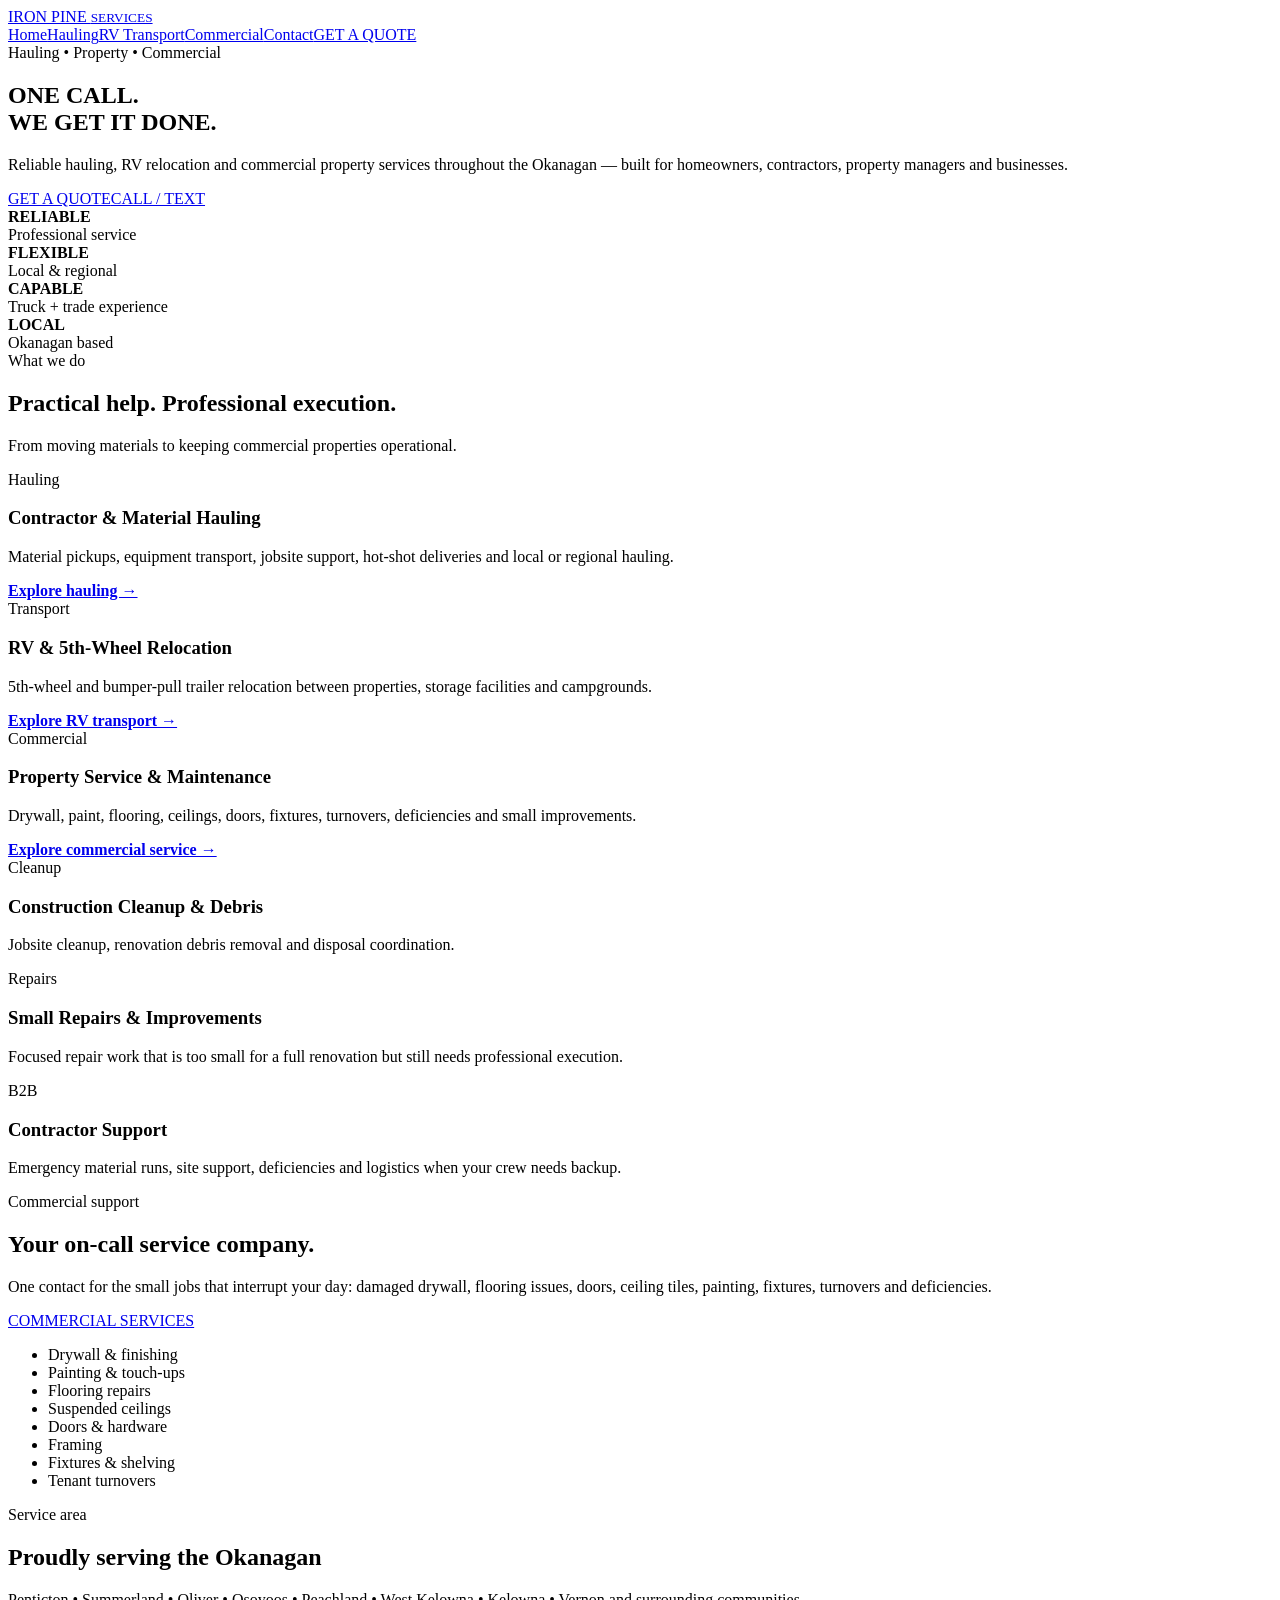
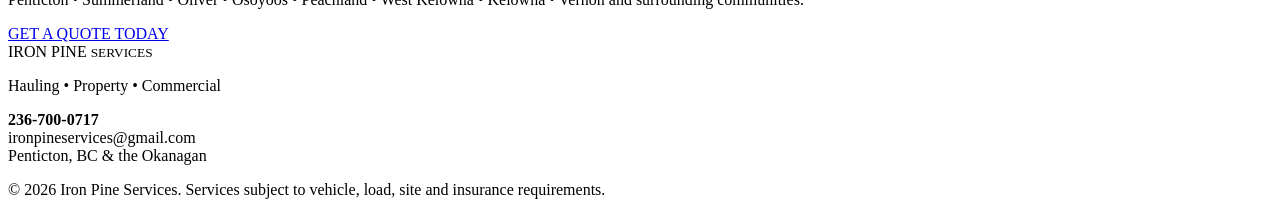
==== index.html @ 399bef0e "Publish Iron Pine Services website" ====
<!doctype html><html><head><meta charset="utf-8"><meta name="viewport" content="width=device-width"><title>Iron Pine Services | Okanagan Hauling & Property Services</title><meta name="description" content="Okanagan contractor hauling, RV relocation, commercial property maintenance, cleanup and small repairs."><link rel="stylesheet" href="styles.css"></head><body><header class="top"><div class="wrap nav"><a class="brand" href="index.html">IRON PINE <small>SERVICES</small></a><nav class="links"><a href="index.html">Home</a><a href="hauling.html">Hauling</a><a href="rv-transport.html">RV Transport</a><a href="commercial.html">Commercial</a><a href="contact.html">Contact</a><a class="btn" href="contact.html">GET A QUOTE</a></nav></div></header><main><section class="hero"><div class="wrap"><div class="copy"><div class="eyebrow">Hauling • Property • Commercial</div><h1>ONE CALL.<br>WE GET IT DONE.</h1><p class="lead">Reliable hauling, RV relocation and commercial property services throughout the Okanagan — built for homeowners, contractors, property managers and businesses.</p><div class="actions"><a class="btn" href="contact.html">GET A QUOTE</a><a class="btn out" href="tel:+12367000717">CALL / TEXT</a></div></div></div></section><div class="strip"><div class="wrap"><div><b>RELIABLE</b><br>Professional service</div><div><b>FLEXIBLE</b><br>Local & regional</div><div><b>CAPABLE</b><br>Truck + trade experience</div><div><b>LOCAL</b><br>Okanagan based</div></div></div><section><div class="wrap"><div class="center"><div class="eyebrow">What we do</div><h2>Practical help. Professional execution.</h2><p class="muted">From moving materials to keeping commercial properties operational.</p></div><div class="grid"><div class="card"><span class="tag">Hauling</span><h3>Contractor & Material Hauling</h3><p>Material pickups, equipment transport, jobsite support, hot-shot deliveries and local or regional hauling.</p><a href="hauling.html"><b>Explore hauling →</b></a></div><div class="card"><span class="tag">Transport</span><h3>RV & 5th-Wheel Relocation</h3><p>5th-wheel and bumper-pull trailer relocation between properties, storage facilities and campgrounds.</p><a href="rv-transport.html"><b>Explore RV transport →</b></a></div><div class="card"><span class="tag">Commercial</span><h3>Property Service & Maintenance</h3><p>Drywall, paint, flooring, ceilings, doors, fixtures, turnovers, deficiencies and small improvements.</p><a href="commercial.html"><b>Explore commercial service →</b></a></div><div class="card"><span class="tag">Cleanup</span><h3>Construction Cleanup & Debris</h3><p>Jobsite cleanup, renovation debris removal and disposal coordination.</p></div><div class="card"><span class="tag">Repairs</span><h3>Small Repairs & Improvements</h3><p>Focused repair work that is too small for a full renovation but still needs professional execution.</p></div><div class="card"><span class="tag">B2B</span><h3>Contractor Support</h3><p>Emergency material runs, site support, deficiencies and logistics when your crew needs backup.</p></div></div></div></section><section class="band"><div class="wrap two"><div><div class="eyebrow">Commercial support</div><h2>Your on-call service company.</h2><p>One contact for the small jobs that interrupt your day: damaged drywall, flooring issues, doors, ceiling tiles, painting, fixtures, turnovers and deficiencies.</p><a class="btn" href="commercial.html">COMMERCIAL SERVICES</a></div><ul class="service-list"><li>Drywall & finishing</li><li>Painting & touch-ups</li><li>Flooring repairs</li><li>Suspended ceilings</li><li>Doors & hardware</li><li>Framing</li><li>Fixtures & shelving</li><li>Tenant turnovers</li></ul></div></section><section><div class="wrap center"><div class="eyebrow">Service area</div><h2>Proudly serving the Okanagan</h2><p>Penticton • Summerland • Oliver • Osoyoos • Peachland • West Kelowna • Kelowna • Vernon and surrounding communities.</p><div class="actions" style="justify-content:center"><a class="btn dark" href="contact.html">GET A QUOTE TODAY</a></div></div></section></main><footer><div class="wrap footergrid"><div><div class="brand">IRON PINE <small>SERVICES</small></div><p>Hauling • Property • Commercial</p></div><div><b>236-700-0717</b><br>ironpineservices@gmail.com<br>Penticton, BC & the Okanagan</div></div><div class="wrap fine"><p>© 2026 Iron Pine Services. Services subject to vehicle, load, site and insurance requirements.</p></div></footer></body></html>
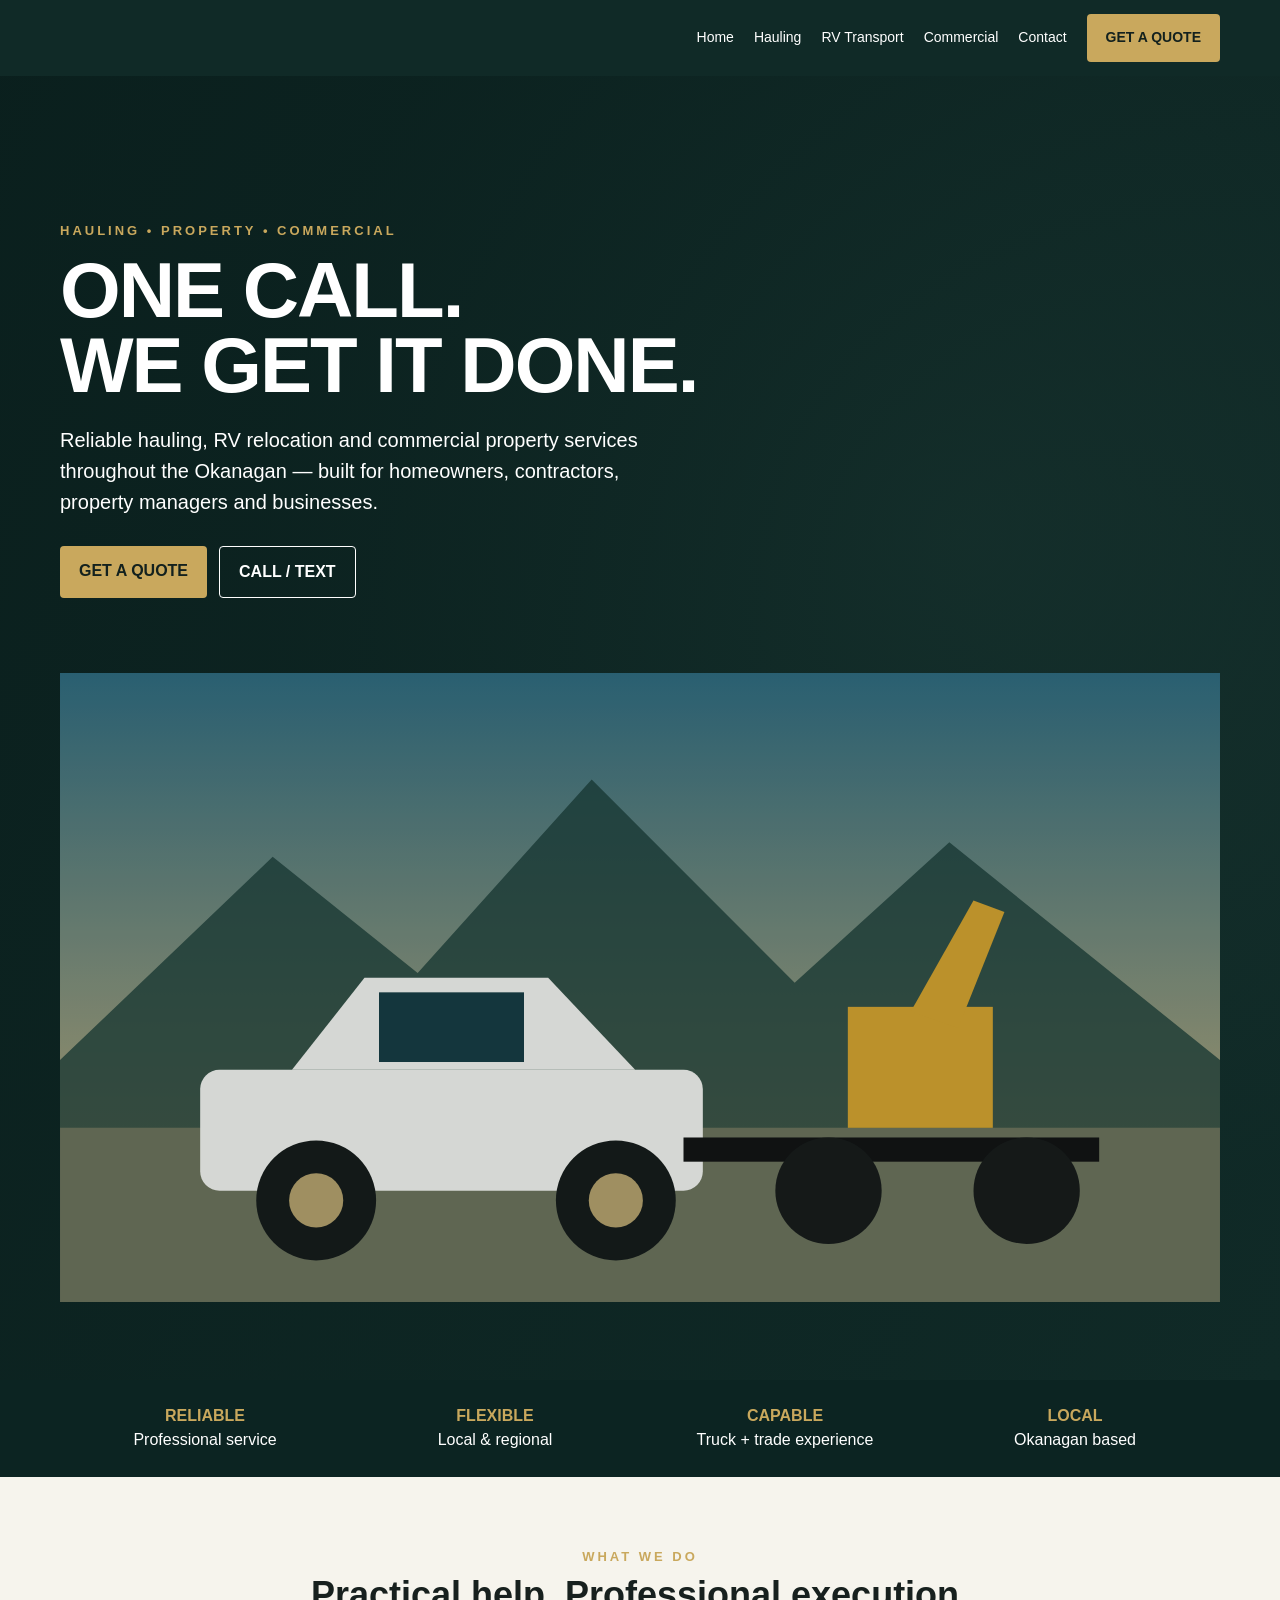
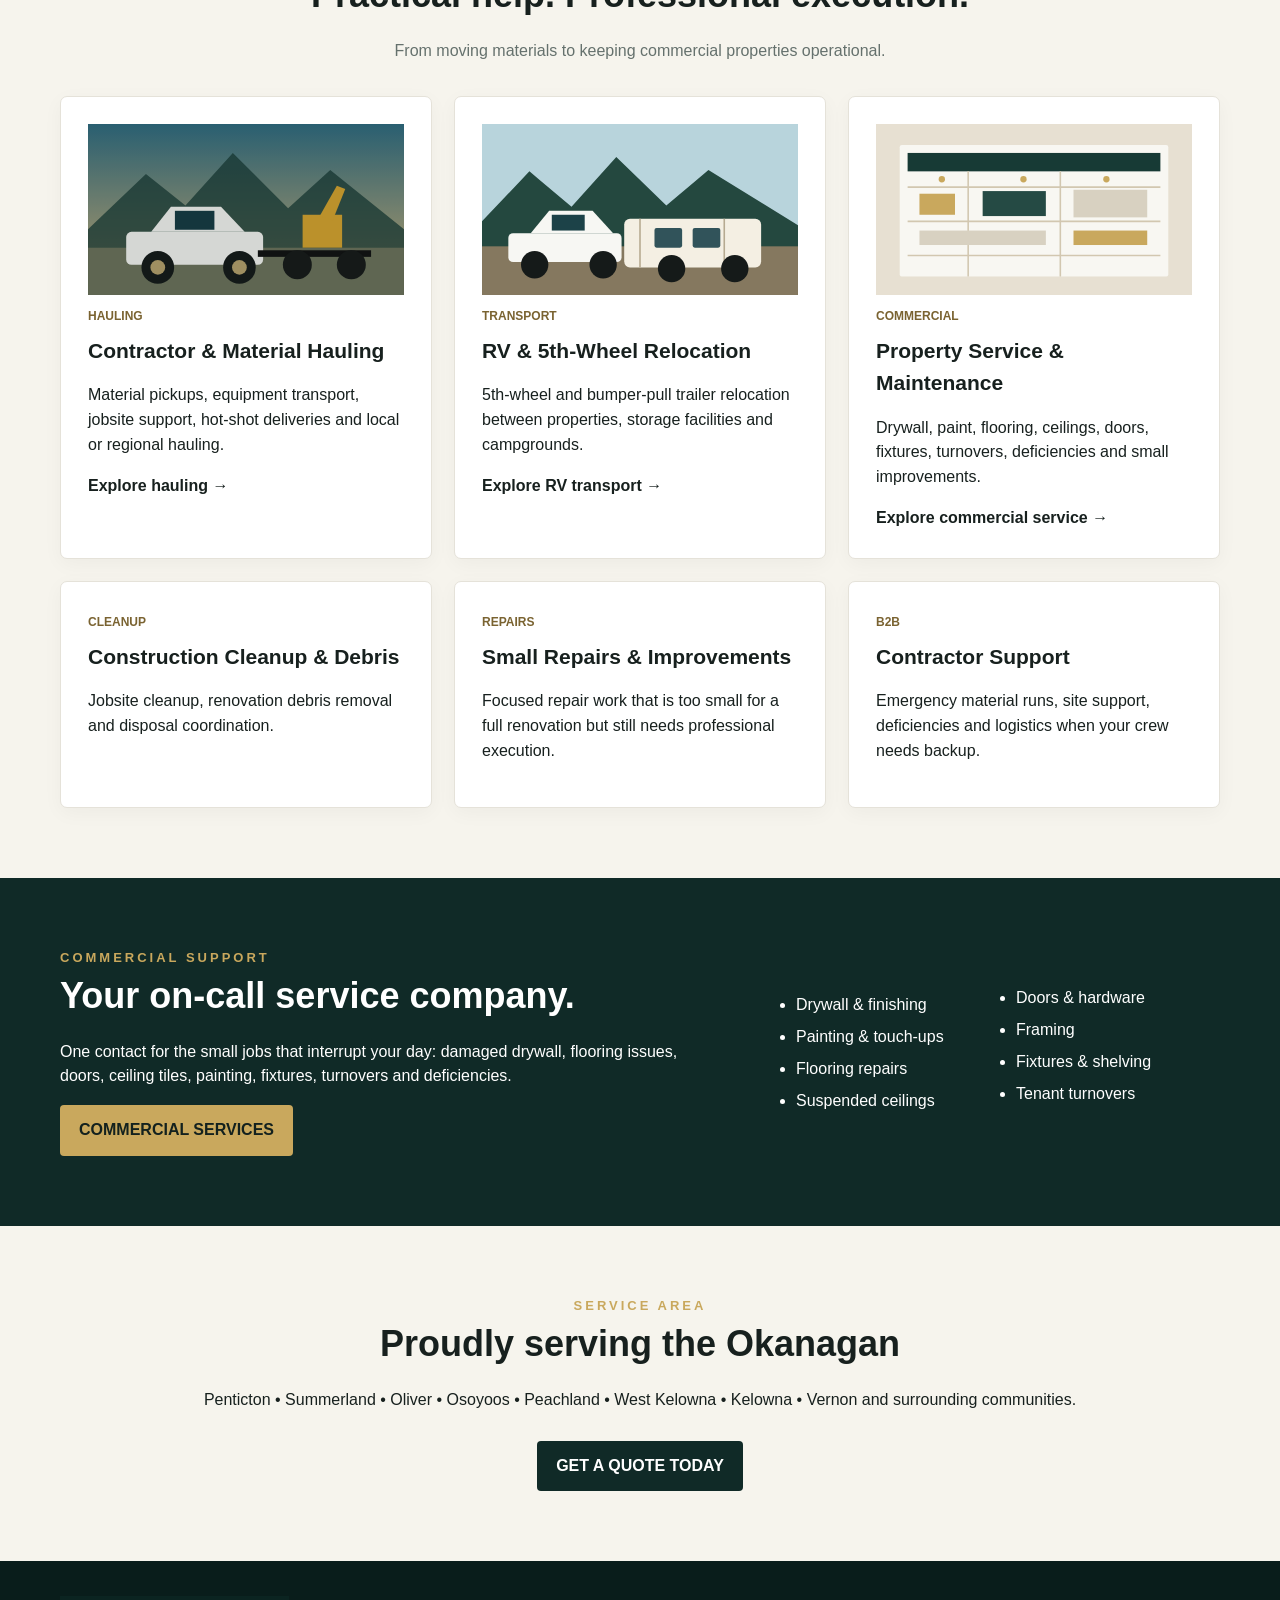
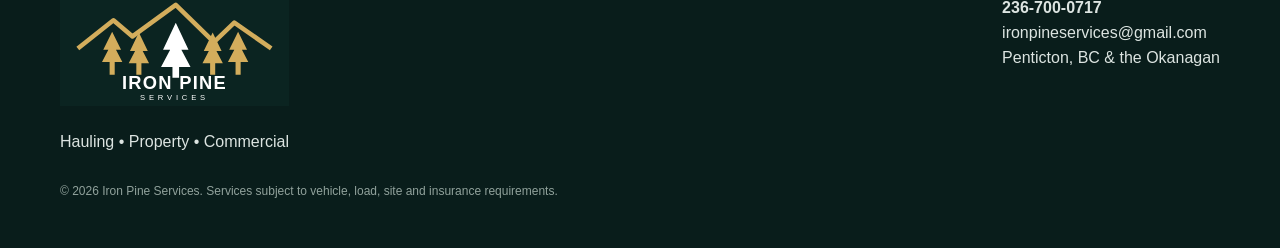
==== commit fe1c4a1a: "Apply Iron Pine visual branding and service imagery" ====
--- a/index.html
+++ b/index.html
@@ -1 +1 @@
-<!doctype html><html><head><meta charset="utf-8"><meta name="viewport" content="width=device-width"><title>Iron Pine Services | Okanagan Hauling & Property Services</title><meta name="description" content="Okanagan contractor hauling, RV relocation, commercial property maintenance, cleanup and small repairs."><link rel="stylesheet" href="styles.css"></head><body><header class="top"><div class="wrap nav"><a class="brand" href="index.html">IRON PINE <small>SERVICES</small></a><nav class="links"><a href="index.html">Home</a><a href="hauling.html">Hauling</a><a href="rv-transport.html">RV Transport</a><a href="commercial.html">Commercial</a><a href="contact.html">Contact</a><a class="btn" href="contact.html">GET A QUOTE</a></nav></div></header><main><section class="hero"><div class="wrap"><div class="copy"><div class="eyebrow">Hauling • Property • Commercial</div><h1>ONE CALL.<br>WE GET IT DONE.</h1><p class="lead">Reliable hauling, RV relocation and commercial property services throughout the Okanagan — built for homeowners, contractors, property managers and businesses.</p><div class="actions"><a class="btn" href="contact.html">GET A QUOTE</a><a class="btn out" href="tel:+12367000717">CALL / TEXT</a></div></div></div></section><div class="strip"><div class="wrap"><div><b>RELIABLE</b><br>Professional service</div><div><b>FLEXIBLE</b><br>Local & regional</div><div><b>CAPABLE</b><br>Truck + trade experience</div><div><b>LOCAL</b><br>Okanagan based</div></div></div><section><div class="wrap"><div class="center"><div class="eyebrow">What we do</div><h2>Practical help. Professional execution.</h2><p class="muted">From moving materials to keeping commercial properties operational.</p></div><div class="grid"><div class="card"><span class="tag">Hauling</span><h3>Contractor & Material Hauling</h3><p>Material pickups, equipment transport, jobsite support, hot-shot deliveries and local or regional hauling.</p><a href="hauling.html"><b>Explore hauling →</b></a></div><div class="card"><span class="tag">Transport</span><h3>RV & 5th-Wheel Relocation</h3><p>5th-wheel and bumper-pull trailer relocation between properties, storage facilities and campgrounds.</p><a href="rv-transport.html"><b>Explore RV transport →</b></a></div><div class="card"><span class="tag">Commercial</span><h3>Property Service & Maintenance</h3><p>Drywall, paint, flooring, ceilings, doors, fixtures, turnovers, deficiencies and small improvements.</p><a href="commercial.html"><b>Explore commercial service →</b></a></div><div class="card"><span class="tag">Cleanup</span><h3>Construction Cleanup & Debris</h3><p>Jobsite cleanup, renovation debris removal and disposal coordination.</p></div><div class="card"><span class="tag">Repairs</span><h3>Small Repairs & Improvements</h3><p>Focused repair work that is too small for a full renovation but still needs professional execution.</p></div><div class="card"><span class="tag">B2B</span><h3>Contractor Support</h3><p>Emergency material runs, site support, deficiencies and logistics when your crew needs backup.</p></div></div></div></section><section class="band"><div class="wrap two"><div><div class="eyebrow">Commercial support</div><h2>Your on-call service company.</h2><p>One contact for the small jobs that interrupt your day: damaged drywall, flooring issues, doors, ceiling tiles, painting, fixtures, turnovers and deficiencies.</p><a class="btn" href="commercial.html">COMMERCIAL SERVICES</a></div><ul class="service-list"><li>Drywall & finishing</li><li>Painting & touch-ups</li><li>Flooring repairs</li><li>Suspended ceilings</li><li>Doors & hardware</li><li>Framing</li><li>Fixtures & shelving</li><li>Tenant turnovers</li></ul></div></section><section><div class="wrap center"><div class="eyebrow">Service area</div><h2>Proudly serving the Okanagan</h2><p>Penticton • Summerland • Oliver • Osoyoos • Peachland • West Kelowna • Kelowna • Vernon and surrounding communities.</p><div class="actions" style="justify-content:center"><a class="btn dark" href="contact.html">GET A QUOTE TODAY</a></div></div></section></main><footer><div class="wrap footergrid"><div><div class="brand">IRON PINE <small>SERVICES</small></div><p>Hauling • Property • Commercial</p></div><div><b>236-700-0717</b><br>ironpineservices@gmail.com<br>Penticton, BC & the Okanagan</div></div><div class="wrap fine"><p>© 2026 Iron Pine Services. Services subject to vehicle, load, site and insurance requirements.</p></div></footer></body></html>+<!doctype html><html><head><meta charset="utf-8"><meta name="viewport" content="width=device-width"><title>Iron Pine Services | Okanagan Hauling & Property Services</title><meta name="description" content="Okanagan contractor hauling, RV relocation, commercial property maintenance, cleanup and small repairs."><link rel="stylesheet" href="styles.css"></head><body><header class="top"><div class="wrap nav"><a class="brand logo-link" href="index.html"><img src="assets/logo.svg" alt="Iron Pine Services"></a><nav class="links"><a href="index.html">Home</a><a href="hauling.html">Hauling</a><a href="rv-transport.html">RV Transport</a><a href="commercial.html">Commercial</a><a href="contact.html">Contact</a><a class="btn" href="contact.html">GET A QUOTE</a></nav></div></header><main><section class="hero branded-hero"><div class="wrap hero-layout"><div class="copy"><div class="eyebrow">Hauling • Property • Commercial</div><h1>ONE CALL.<br>WE GET IT DONE.</h1><p class="lead">Reliable hauling, RV relocation and commercial property services throughout the Okanagan — built for homeowners, contractors, property managers and businesses.</p><div class="actions"><a class="btn" href="contact.html">GET A QUOTE</a><a class="btn out" href="tel:+12367000717">CALL / TEXT</a></div></div><div class="hero-art"><img src="assets/hauling.svg" alt="Iron Pine contractor and material hauling"></div></div></section><div class="strip"><div class="wrap"><div><b>RELIABLE</b><br>Professional service</div><div><b>FLEXIBLE</b><br>Local & regional</div><div><b>CAPABLE</b><br>Truck + trade experience</div><div><b>LOCAL</b><br>Okanagan based</div></div></div><section><div class="wrap"><div class="center"><div class="eyebrow">What we do</div><h2>Practical help. Professional execution.</h2><p class="muted">From moving materials to keeping commercial properties operational.</p></div><div class="grid visual-grid"><div class="card"><img class="service-img" src="assets/hauling.svg" alt="Contractor hauling"><span class="tag">Hauling</span><h3>Contractor & Material Hauling</h3><p>Material pickups, equipment transport, jobsite support, hot-shot deliveries and local or regional hauling.</p><a href="hauling.html"><b>Explore hauling →</b></a></div><div class="card"><img class="service-img" src="assets/rv.svg" alt="RV and fifth-wheel relocation"><span class="tag">Transport</span><h3>RV & 5th-Wheel Relocation</h3><p>5th-wheel and bumper-pull trailer relocation between properties, storage facilities and campgrounds.</p><a href="rv-transport.html"><b>Explore RV transport →</b></a></div><div class="card"><img class="service-img" src="assets/commercial.svg" alt="Commercial property services"><span class="tag">Commercial</span><h3>Property Service & Maintenance</h3><p>Drywall, paint, flooring, ceilings, doors, fixtures, turnovers, deficiencies and small improvements.</p><a href="commercial.html"><b>Explore commercial service →</b></a></div><div class="card"><span class="tag">Cleanup</span><h3>Construction Cleanup & Debris</h3><p>Jobsite cleanup, renovation debris removal and disposal coordination.</p></div><div class="card"><span class="tag">Repairs</span><h3>Small Repairs & Improvements</h3><p>Focused repair work that is too small for a full renovation but still needs professional execution.</p></div><div class="card"><span class="tag">B2B</span><h3>Contractor Support</h3><p>Emergency material runs, site support, deficiencies and logistics when your crew needs backup.</p></div></div></div></section><section class="band"><div class="wrap two"><div><div class="eyebrow">Commercial support</div><h2>Your on-call service company.</h2><p>One contact for the small jobs that interrupt your day: damaged drywall, flooring issues, doors, ceiling tiles, painting, fixtures, turnovers and deficiencies.</p><a class="btn" href="commercial.html">COMMERCIAL SERVICES</a></div><ul class="service-list"><li>Drywall & finishing</li><li>Painting & touch-ups</li><li>Flooring repairs</li><li>Suspended ceilings</li><li>Doors & hardware</li><li>Framing</li><li>Fixtures & shelving</li><li>Tenant turnovers</li></ul></div></section><section><div class="wrap center"><div class="eyebrow">Service area</div><h2>Proudly serving the Okanagan</h2><p>Penticton • Summerland • Oliver • Osoyoos • Peachland • West Kelowna • Kelowna • Vernon and surrounding communities.</p><div class="actions" style="justify-content:center"><a class="btn dark" href="contact.html">GET A QUOTE TODAY</a></div></div></section></main><footer><div class="wrap footergrid"><div><img class="footer-logo" src="assets/logo.svg" alt="Iron Pine Services"><p>Hauling • Property • Commercial</p></div><div><b>236-700-0717</b><br>ironpineservices@gmail.com<br>Penticton, BC & the Okanagan</div></div><div class="wrap fine"><p>© 2026 Iron Pine Services. Services subject to vehicle, load, site and insurance requirements.</p></div></footer></body></html>
--- a/styles.css
+++ b/styles.css
@@ -0,0 +1 @@
+:root{--ink:#102a27;--ink2:#183733;--gold:#c9a85d;--paper:#f6f4ed;--text:#17201e;--muted:#65716d;--white:#fff}*{box-sizing:border-box}html{scroll-behavior:smooth}body{margin:0;font-family:Arial,Helvetica,sans-serif;color:var(--text);background:var(--paper);line-height:1.55}a{text-decoration:none;color:inherit}.wrap{width:min(1160px,92%);margin:auto}.top{background:var(--ink);color:#fff;position:sticky;top:0;z-index:5}.nav{display:flex;align-items:center;justify-content:space-between;padding:14px 0;gap:22px}.brand{font-weight:900;letter-spacing:1.5px;font-size:22px}.brand small{display:block;font-size:9px;letter-spacing:3px;color:var(--gold)}.links{display:flex;gap:20px;align-items:center;font-size:14px}.btn{display:inline-block;background:var(--gold);color:#13211e;font-weight:800;padding:13px 19px;border-radius:4px}.btn.dark{background:var(--ink);color:#fff}.btn.out{background:transparent;color:#fff;border:1px solid #fff}.hero{background:linear-gradient(115deg,#0a1f1df2,#102a27c9),radial-gradient(circle at 75% 35%,#365c53,#102a27 55%);min-height:560px;color:#fff;display:flex;align-items:center}.hero .copy{max-width:700px;padding:75px 0}.eyebrow{color:var(--gold);font-weight:800;letter-spacing:3px;text-transform:uppercase;font-size:13px}h1{font-size:clamp(46px,7vw,78px);line-height:.96;margin:12px 0 22px;letter-spacing:-2px}h2{font-size:36px;margin:0 0 12px}h3{margin:7px 0;font-size:21px}.lead{font-size:20px;max-width:620px}.actions{display:flex;gap:12px;flex-wrap:wrap;margin-top:28px}.strip{background:#0c2422;color:#fff}.strip .wrap{display:grid;grid-template-columns:repeat(4,1fr);text-align:center;padding:24px 0}.strip b{color:var(--gold)}section{padding:70px 0}.center{text-align:center}.muted{color:var(--muted)}.grid{display:grid;grid-template-columns:repeat(3,1fr);gap:22px;margin-top:32px}.card{background:#fff;border:1px solid #e5e2d9;border-radius:7px;padding:27px;box-shadow:0 5px 20px rgba(0,0,0,.04)}.card .tag{font-size:12px;color:#7a6331;font-weight:800;text-transform:uppercase}.band{background:var(--ink);color:#fff}.band .two{display:grid;grid-template-columns:1.2fr .8fr;gap:50px;align-items:center}.service-list{columns:2;padding-left:20px}.service-list li{margin:7px 0}.quote{display:grid;grid-template-columns:1fr 1fr;gap:35px}.form{background:#fff;padding:28px;border-radius:8px}.form input,.form textarea,.form select{width:100%;padding:13px;margin:7px 0;border:1px solid #cfd5d2;border-radius:4px;font:inherit}.form textarea{min-height:120px}footer{background:#091d1b;color:#dce4e1;padding:35px 0}.footergrid{display:flex;justify-content:space-between;gap:30px;flex-wrap:wrap}.fine{font-size:12px;color:#91a29c}.pagehero{background:var(--ink);color:#fff;padding:80px 0}.pagehero h1{font-size:52px}@media(max-width:800px){.links a:not(.btn){display:none}.strip .wrap{grid-template-columns:1fr 1fr;gap:18px}.grid{grid-template-columns:1fr}.band .two,.quote{grid-template-columns:1fr}.service-list{columns:1}.hero{min-height:520px}section{padding:50px 0}}
